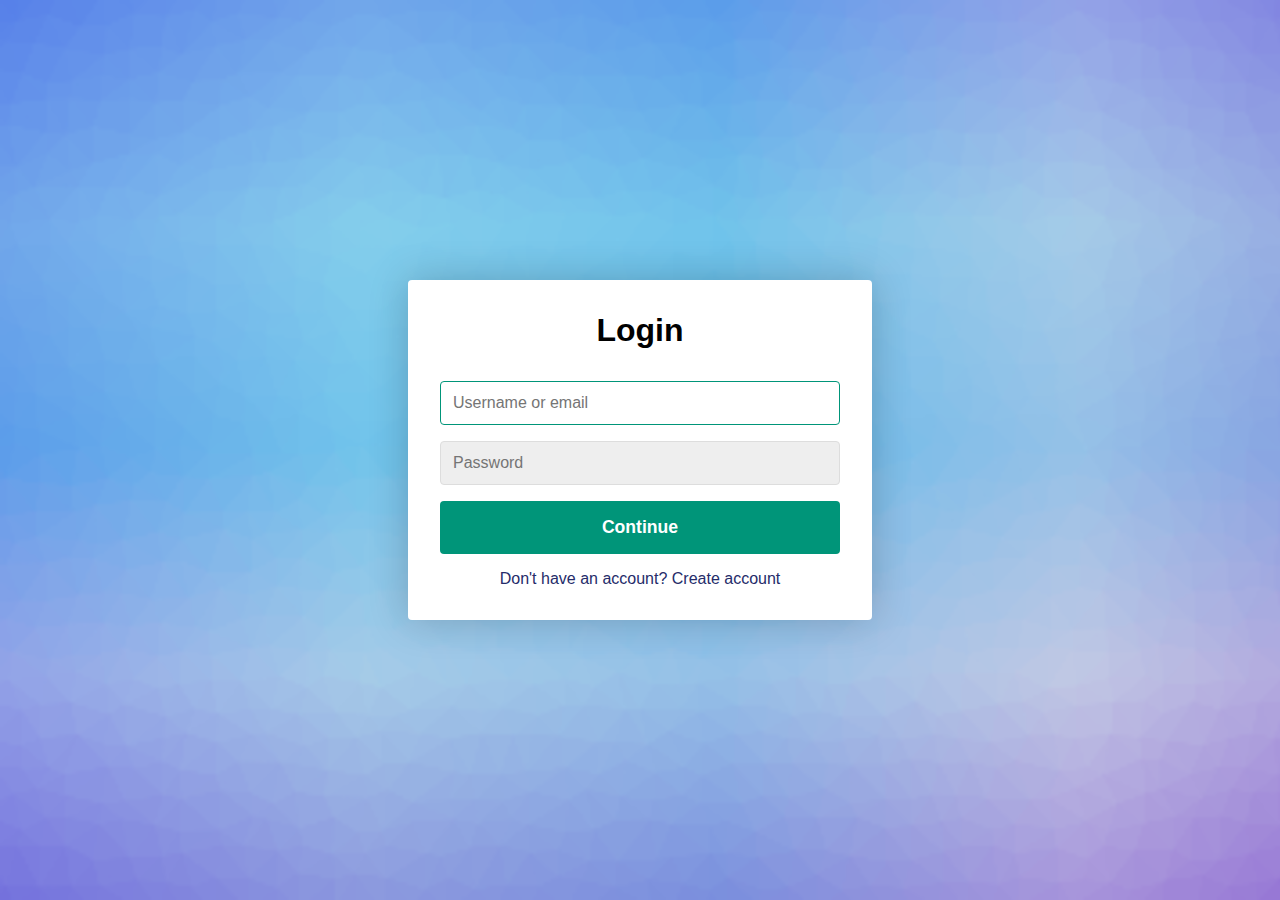
==== main/login/index.html @ 8fe15b47 "Add files via upload" ====
<!DOCTYPE html>
<head>
    <meta name="viewport" content="width=device-width, initial-scale=1.0">
    <meta charset="utf-8">
    <title>Login / Sign Up Form</title>
    <link rel="shortcut icon" href="/assets/favicon.ico">
    <link rel="stylesheet" href="./src/main.css">
</head>
<body background="img/background.png">
    <div class="container">
        <form class="form" id="login">
            <h1 class="form__title">Login</h1>
            <div class="form__message form__message--error"></div>
            <div class="form__input-group">
                <input type="text" class="form__input" autofocus placeholder="Username or email">
                <div class="form__input-error-message"></div>
            </div>
            <div class="form__input-group">
                <input type="password" class="form__input" autofocus placeholder="Password">
                <div class="form__input-error-message"></div>
            </div>
            <button class="form__button" type="submit">Continue</button>
            <p class="form__text">
                <a class="form__link" href="./" id="linkCreateAccount">Don't have an account? Create account</a>
            </p>
        </form>
        <form class="form form--hidden" id="createAccount">
            <h1 class="form__title">Create Account</h1>
            <div class="form__message form__message--error"></div>
            <div class="form__input-group">
                <input type="text" class="form__input" autofocus placeholder="Full Name">
                <div class="form__input-error-message"></div>
            </div>
            <div class="form__input-group">
                <input type="text" id="signupUsername" class="form__input" autofocus placeholder="Username">
                <div class="form__input-error-message"></div>
            </div>
            <div class="form__input-group">
                <input type="text" class="form__input" autofocus placeholder="Email Address">
                <div class="form__input-error-message"></div>
            </div>
            <div class="form__input-group">
                <input type="text" class="form__input" autofocus placeholder="Phone Number">
                <div class="form__input-error-message"></div>
            </div>
            <div class="form__input-group">
                <input type="password" class="form__input" autofocus placeholder="Password">
                <div class="form__input-error-message"></div>
            </div>
            <div class="form__input-group">
                <input type="password" class="form__input" autofocus placeholder="Confirm password">
                <div class="form__input-error-message"></div>
            </div>
            <button class="form__button" type="submit">Continue</button>
            <p class="form__text">
                <a class="form__link" href="./" id="linkLogin">Already have an account? Sign in</a>
            </p>
        </form>
    </div>
    <script src="./src/main.js"></script>
</body>
---- main/login/src/main.css ----
body {
    --color-primary: #009579;
    --color-primary-dark: #007f67;
    --color-secondary: #252c6a;
    --color-error: #cc3333;
    --color-success: #4bb544;
    --border-radius: 4px;

    margin: 0;
    height: 100vh;
    display: flex;
    align-items: center;
    justify-content: center;
    font-size: 18px;
    background-size: cover;
}

.container {
    width: 400px;
    max-width: 400px;
    margin: 1rem;
    padding: 2rem;
    box-shadow: 0 0 40px rgba(0, 0, 0, 0.2);
    border-radius: var(--border-radius);
    background: #ffffff;
}

.container,
.form__input,
.form__button {
    font: 500 1rem 'Quicksand', sans-serif;
}

.form--hidden {
    display: none;
}

.form > *:first-child {
    margin-top: 0;
}

.form > *:last-child {
    margin-bottom: 0;
}

.form__title {
    margin-bottom: 2rem;
    text-align: center;
}

.form__message {
    text-align: center;
    margin-bottom: 1rem;
}

.form__message--success {
    color: var(--color-success);
}

.form__message--error {
    color: var(--color-error);
}

.form__input-group {
    margin-bottom: 1rem;
}

.form__input {
    display: block;
    width: 100%;
    padding: 0.75rem;
    box-sizing: border-box;
    border-radius: var(--border-radius);
    border: 1px solid #dddddd;
    outline: none;
    background: #eeeeee;
    transition: background 0.2s, border-color 0.2s;
}

.form__input:focus {
    border-color: var(--color-primary);
    background: #ffffff;
}

.form__input--error {
    color: var(--color-error);
    border-color: var(--color-error);
}

.form__input-error-message {
    margin-top: 0.5rem;
    font-size: 0.85rem;
    color: var(--color-error);
}

.form__button {
    width: 100%;
    padding: 1rem 2rem;
    font-weight: bold;
    font-size: 1.1rem;
    color: #ffffff;
    border: none;
    border-radius: var(--border-radius);
    outline: none;
    cursor: pointer;
    background: var(--color-primary);
}

.form__button:hover {
    background: var(--color-primary-dark);
}

.form__button:active {
    transform: scale(0.98);
}

.form__text {
    text-align: center;
}

.form__link {
    color: var(--color-secondary);
    text-decoration: none;
    cursor: pointer;
}

.form__link:hover {
    text-decoration: underline;
}
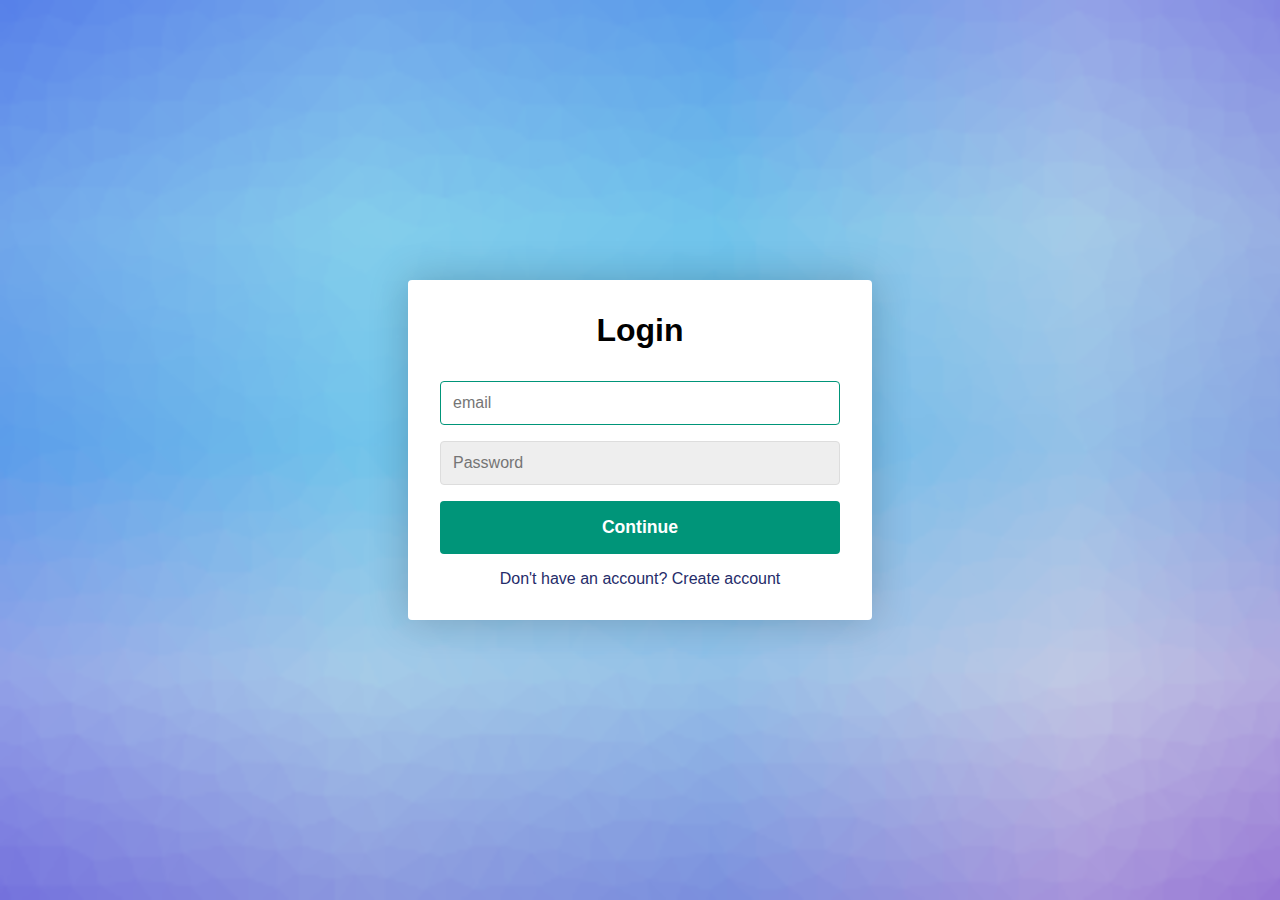
==== commit fef32e8d: "Update index.html" ====
--- a/main/login/index.html
+++ b/main/login/index.html
@@ -12,7 +12,7 @@
             <h1 class="form__title">Login</h1>
             <div class="form__message form__message--error"></div>
             <div class="form__input-group">
-                <input type="text" class="form__input" autofocus placeholder="Username or email">
+                <input type="text" class="form__input" autofocus placeholder="email">
                 <div class="form__input-error-message"></div>
             </div>
             <div class="form__input-group">
